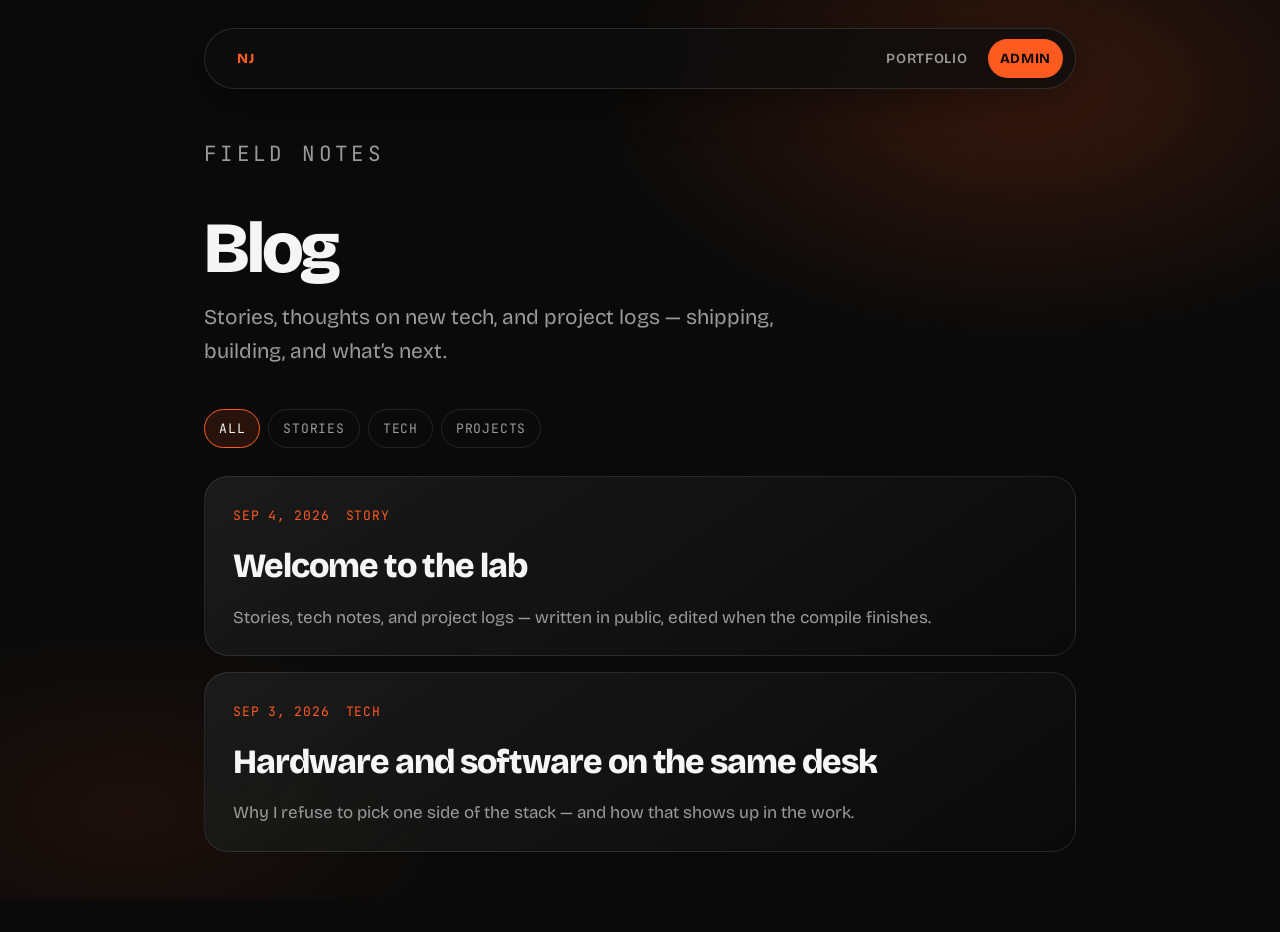
==== blog/index.html @ a123167d "Add floating dock nav, blog with admin, and refreshed layouts. Polish the portfolio with a dock-styl" ====
<!DOCTYPE html>
<html lang="en">
<head>
<meta charset="UTF-8" />
<meta name="viewport" content="width=device-width, initial-scale=1.0" />
<title>Blog — Nandish Jha</title>
<meta name="description" content="Stories, tech notes, and project logs from Nandish Jha." />
<link rel="preconnect" href="https://fonts.googleapis.com" />
<link rel="preconnect" href="https://fonts.gstatic.com" crossorigin />
<link href="https://fonts.googleapis.com/css2?family=Bricolage+Grotesque:opsz,wght@12..96,400;12..96,600;12..96,700;12..96,800&family=JetBrains+Mono:wght@400;500&display=swap" rel="stylesheet" />
<link rel="stylesheet" href="css/blog.css" />
</head>
<body>
<div class="bg" aria-hidden="true"></div>
<div class="shell">
  <header class="blog-nav">
    <a class="mark" href="../">NJ</a>
    <div class="links">
      <a class="home-link" href="../">Portfolio</a>
      <a href="admin.html" class="admin-link">Admin</a>
    </div>
  </header>

  <section class="hero">
    <p class="eyebrow">Field notes</p>
    <h1>Blog</h1>
    <p>Stories, thoughts on new tech, and project logs — shipping, building, and what’s next.</p>
  </section>

  <div class="filters" id="filters" role="tablist" aria-label="Filter posts">
    <button type="button" class="filter-btn is-active" data-filter="all">All</button>
    <button type="button" class="filter-btn" data-filter="story">Stories</button>
    <button type="button" class="filter-btn" data-filter="tech">Tech</button>
    <button type="button" class="filter-btn" data-filter="project">Projects</button>
  </div>

  <div class="post-list" id="postList" aria-live="polite"></div>
</div>
<script type="module" src="js/index.js"></script>
</body>
</html>
---- blog/css/blog.css ----
/* Blog — matches portfolio tokens */
:root {
  --bg: #0a0a0a;
  --bg-elev: #141414;
  --ink: #f5f5f5;
  --ink-dim: #9a9a9a;
  --copper: #ff5a1f;
  --copper-soft: #ff7a45;
  --line: rgba(255, 255, 255, 0.1);
  --display: "Bricolage Grotesque", system-ui, sans-serif;
  --mono: "JetBrains Mono", ui-monospace, monospace;
  --ease: cubic-bezier(0.22, 1, 0.36, 1);
}

*, *::before, *::after { box-sizing: border-box; margin: 0; padding: 0; }
html { scroll-behavior: smooth; }
body {
  background: var(--bg);
  color: var(--ink);
  font-family: var(--display);
  font-size: 18px;
  line-height: 1.65;
  min-height: 100vh;
  -webkit-font-smoothing: antialiased;
}
a { color: inherit; text-decoration: none; }
a:hover { color: var(--copper-soft); }

.bg {
  position: fixed;
  inset: 0;
  z-index: 0;
  pointer-events: none;
  background:
    radial-gradient(ellipse 60% 50% at 80% 10%, rgba(255, 90, 31, 0.18), transparent 55%),
    radial-gradient(ellipse 50% 40% at 10% 90%, rgba(255, 90, 31, 0.08), transparent 50%),
    #0a0a0a;
}

.shell {
  position: relative;
  z-index: 1;
  max-width: 920px;
  margin: 0 auto;
  padding: 28px 24px 80px;
}

.blog-nav {
  position: sticky;
  top: 16px;
  z-index: 20;
  display: flex;
  align-items: center;
  justify-content: space-between;
  gap: 16px;
  padding: 10px 12px 10px 20px;
  margin-bottom: 48px;
  border-radius: 999px;
  border: 1px solid rgba(255, 255, 255, 0.12);
  background: rgba(14, 14, 14, 0.78);
  backdrop-filter: blur(18px);
  box-shadow: 0 12px 40px rgba(0, 0, 0, 0.4);
}
.blog-nav .mark {
  font-weight: 800;
  letter-spacing: 0.1em;
  color: var(--copper);
}
.blog-nav .links {
  display: flex;
  gap: 8px;
  align-items: center;
  flex-wrap: wrap;
}
.blog-nav a {
  font-size: 14px;
  font-weight: 600;
  letter-spacing: 0.05em;
  text-transform: uppercase;
  color: var(--ink-dim);
  padding: 8px 12px;
  border-radius: 999px;
}
.blog-nav a:hover { color: var(--ink); background: rgba(255,255,255,0.06); }
.blog-nav .admin-link {
  background: var(--copper);
  color: #0a0a0a !important;
  font-weight: 700;
}
.blog-nav .admin-link:hover { background: var(--copper-soft); }

.eyebrow {
  font-family: var(--mono);
  font-size: 14px;
  letter-spacing: 0.16em;
  text-transform: uppercase;
  color: var(--copper);
  margin-bottom: 14px;
}
.hero h1 {
  font-size: clamp(42px, 8vw, 72px);
  font-weight: 800;
  letter-spacing: -0.04em;
  line-height: 1;
  margin-bottom: 16px;
}
.hero p {
  color: var(--ink-dim);
  font-size: clamp(18px, 2.2vw, 21px);
  max-width: 36rem;
  margin-bottom: 40px;
}

.filters {
  display: flex;
  flex-wrap: wrap;
  gap: 8px;
  margin-bottom: 28px;
}
.filter-btn {
  font-family: var(--mono);
  font-size: 13px;
  letter-spacing: 0.06em;
  text-transform: uppercase;
  padding: 10px 14px;
  border-radius: 999px;
  border: 1px solid var(--line);
  background: transparent;
  color: var(--ink-dim);
  cursor: pointer;
}
.filter-btn.is-active,
.filter-btn:hover {
  border-color: var(--copper);
  color: var(--ink);
  background: rgba(255, 90, 31, 0.12);
}

.post-list {
  display: flex;
  flex-direction: column;
  gap: 16px;
}
.post-card {
  display: block;
  padding: 28px 28px 24px;
  border-radius: 24px;
  border: 1px solid var(--line);
  background: linear-gradient(145deg, rgba(28,28,28,0.95), rgba(10,10,10,0.85));
  transition: transform 0.3s var(--ease), border-color 0.3s, box-shadow 0.3s;
}
.post-card:hover {
  transform: translateY(-4px);
  border-color: rgba(255, 90, 31, 0.4);
  box-shadow: 0 20px 50px rgba(0,0,0,0.4);
  color: inherit;
}
.post-meta {
  display: flex;
  flex-wrap: wrap;
  gap: 10px 16px;
  font-family: var(--mono);
  font-size: 13px;
  letter-spacing: 0.06em;
  color: var(--copper);
  margin-bottom: 12px;
  text-transform: uppercase;
}
.post-card h2 {
  font-size: clamp(26px, 4vw, 34px);
  font-weight: 800;
  letter-spacing: -0.03em;
  margin-bottom: 10px;
}
.post-card .excerpt {
  color: var(--ink-dim);
  font-size: 17px;
  line-height: 1.55;
}
.empty {
  padding: 48px 24px;
  text-align: center;
  color: var(--ink-dim);
  border: 1px dashed var(--line);
  border-radius: 24px;
}

/* Single post */
.article-head { margin-bottom: 36px; }
.article-head h1 {
  font-size: clamp(36px, 7vw, 60px);
  font-weight: 800;
  letter-spacing: -0.04em;
  line-height: 1.05;
  margin: 12px 0 18px;
}
.back {
  display: inline-block;
  font-family: var(--mono);
  font-size: 14px;
  color: var(--ink-dim);
  margin-bottom: 24px;
}
.prose {
  font-size: 19px;
  line-height: 1.7;
  color: var(--ink);
  max-width: 42rem;
}
.prose h2 {
  font-size: clamp(28px, 4vw, 36px);
  margin: 2em 0 0.6em;
  letter-spacing: -0.03em;
}
.prose h3 {
  font-size: clamp(22px, 3vw, 26px);
  margin: 1.6em 0 0.5em;
}
.prose p { margin-bottom: 1.1em; color: var(--ink-dim); }
.prose strong { color: var(--ink); }
.prose ul, .prose ol { margin: 0 0 1.2em 1.3em; color: var(--ink-dim); }
.prose li { margin-bottom: 0.4em; }
.prose a { color: var(--copper-soft); text-decoration: underline; text-underline-offset: 3px; }
.prose code {
  font-family: var(--mono);
  font-size: 0.88em;
  background: rgba(255,90,31,0.12);
  padding: 2px 6px;
  border-radius: 6px;
}
.prose pre {
  background: #121212;
  border: 1px solid var(--line);
  border-radius: 16px;
  padding: 18px 20px;
  overflow-x: auto;
  margin: 0 0 1.4em;
}
.prose pre code {
  background: none;
  padding: 0;
  color: var(--ink);
}

/* Admin */
.admin-shell { max-width: 1100px; }
.login-card,
.admin-panel {
  border: 1px solid var(--line);
  border-radius: 28px;
  background: linear-gradient(145deg, rgba(28,28,28,0.96), rgba(10,10,10,0.9));
  padding: clamp(28px, 4vw, 40px);
}
.login-card h1 {
  font-size: clamp(32px, 5vw, 44px);
  margin-bottom: 10px;
}
.login-card p { color: var(--ink-dim); margin-bottom: 24px; }
.field {
  display: flex;
  flex-direction: column;
  gap: 8px;
  margin-bottom: 16px;
}
.field label {
  font-family: var(--mono);
  font-size: 13px;
  letter-spacing: 0.08em;
  text-transform: uppercase;
  color: var(--copper);
}
.field input,
.field textarea,
.field select {
  font: inherit;
  color: var(--ink);
  background: rgba(0,0,0,0.35);
  border: 1px solid var(--line);
  border-radius: 14px;
  padding: 14px 16px;
  outline: none;
}
.field textarea { min-height: 220px; resize: vertical; font-family: var(--mono); font-size: 14px; line-height: 1.5; }
.field input:focus,
.field textarea:focus,
.field select:focus { border-color: var(--copper); }
.row-2 {
  display: grid;
  grid-template-columns: 1fr 1fr;
  gap: 16px;
}
.btn-row {
  display: flex;
  flex-wrap: wrap;
  gap: 10px;
  margin-top: 8px;
}
.btn {
  display: inline-flex;
  align-items: center;
  justify-content: center;
  font-family: var(--display);
  font-size: 15px;
  font-weight: 700;
  letter-spacing: 0.04em;
  text-transform: uppercase;
  padding: 12px 18px;
  border-radius: 999px;
  border: 1px solid transparent;
  cursor: pointer;
  background: var(--copper);
  color: #0a0a0a;
}
.btn:hover { background: var(--copper-soft); color: #0a0a0a; }
.btn-ghost {
  background: transparent;
  border-color: var(--line);
  color: var(--ink);
}
.btn-ghost:hover { border-color: var(--copper); color: var(--ink); }
.btn-danger {
  background: transparent;
  border-color: rgba(255, 80, 80, 0.45);
  color: #ff8a8a;
}
.status {
  margin-top: 14px;
  font-family: var(--mono);
  font-size: 13px;
  color: var(--ink-dim);
  min-height: 1.4em;
}
.status.ok { color: #7dffb0; }
.status.err { color: #ff8a8a; }

.admin-layout {
  display: grid;
  grid-template-columns: 280px 1fr;
  gap: 20px;
  align-items: start;
}
.admin-side {
  border: 1px solid var(--line);
  border-radius: 24px;
  background: rgba(20,20,20,0.9);
  padding: 16px;
  max-height: calc(100vh - 120px);
  overflow: auto;
  position: sticky;
  top: 90px;
}
.admin-side h2 {
  font-size: 14px;
  font-family: var(--mono);
  letter-spacing: 0.1em;
  text-transform: uppercase;
  color: var(--copper);
  margin-bottom: 12px;
}
.post-pick {
  width: 100%;
  text-align: left;
  background: transparent;
  border: 1px solid transparent;
  border-radius: 12px;
  color: var(--ink-dim);
  padding: 12px;
  cursor: pointer;
  margin-bottom: 6px;
  font: inherit;
}
.post-pick:hover,
.post-pick.is-active {
  border-color: rgba(255, 90, 31, 0.4);
  background: rgba(255, 90, 31, 0.08);
  color: var(--ink);
}
.post-pick small {
  display: block;
  margin-top: 4px;
  font-family: var(--mono);
  font-size: 12px;
  opacity: 0.7;
}
.check {
  display: flex;
  align-items: center;
  gap: 10px;
  margin: 8px 0 16px;
  color: var(--ink-dim);
  font-size: 15px;
}
.check input { width: 18px; height: 18px; accent-color: var(--copper); }
.help {
  margin-top: 20px;
  padding-top: 16px;
  border-top: 1px solid var(--line);
  font-size: 14px;
  color: var(--ink-dim);
  line-height: 1.55;
}
.help code {
  font-family: var(--mono);
  font-size: 12px;
  color: var(--copper-soft);
}

@media (max-width: 860px) {
  .admin-layout { grid-template-columns: 1fr; }
  .admin-side {
    position: relative;
    top: 0;
    max-height: 220px;
  }
  .row-2 { grid-template-columns: 1fr; }
  .blog-nav .links a:not(.admin-link):not(.home-link) { display: none; }
}
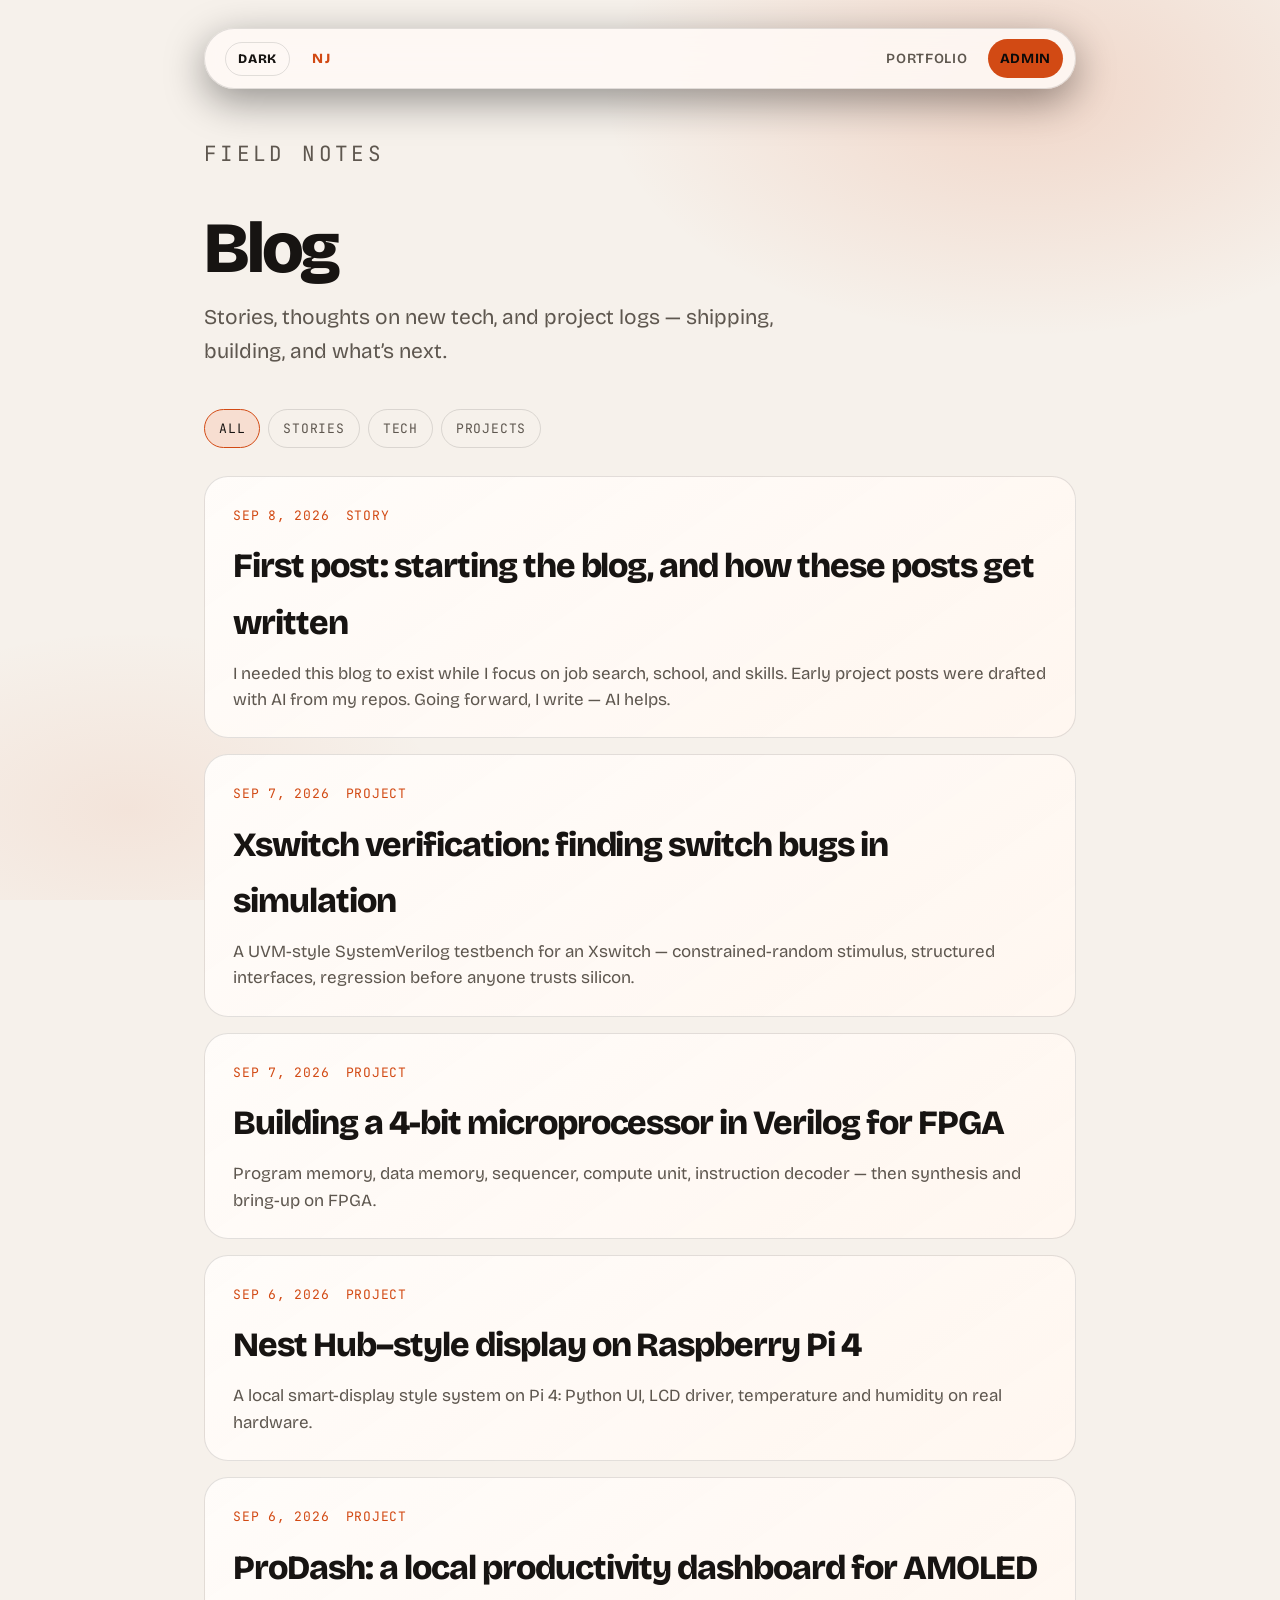
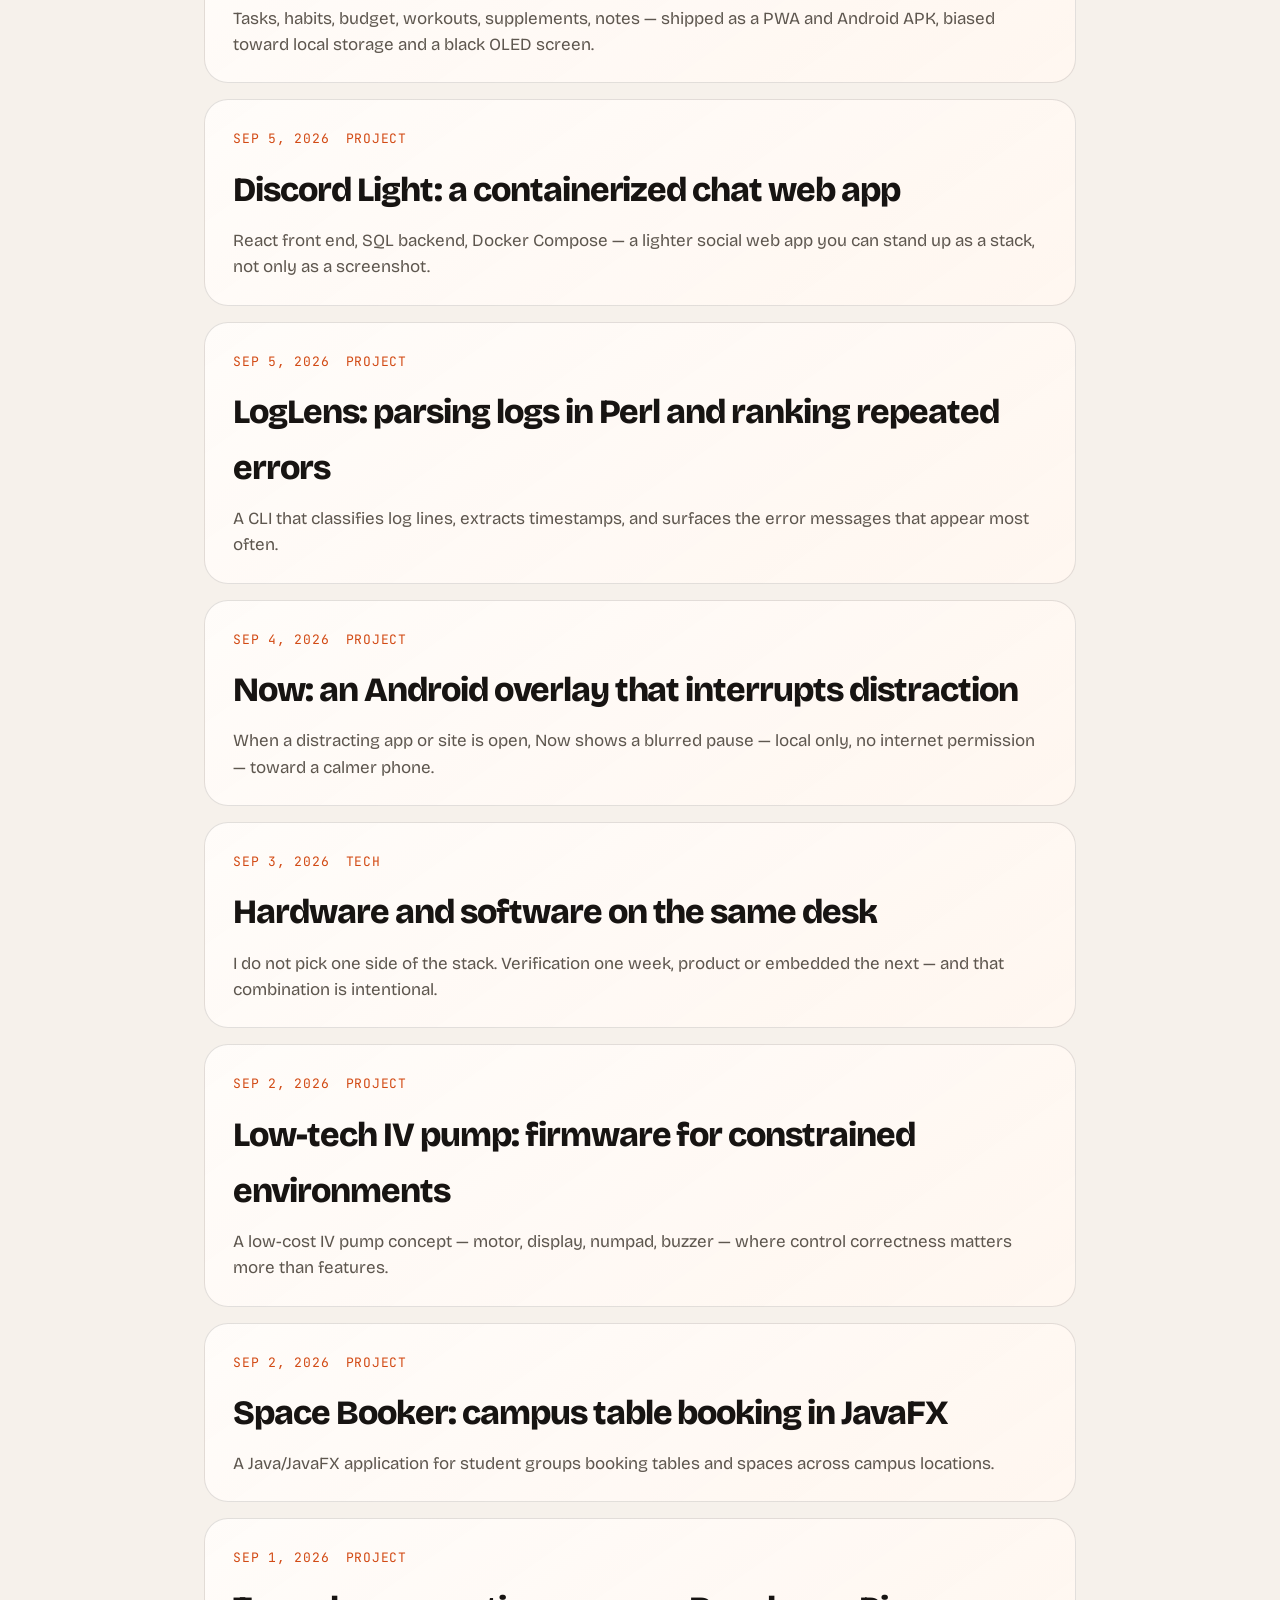
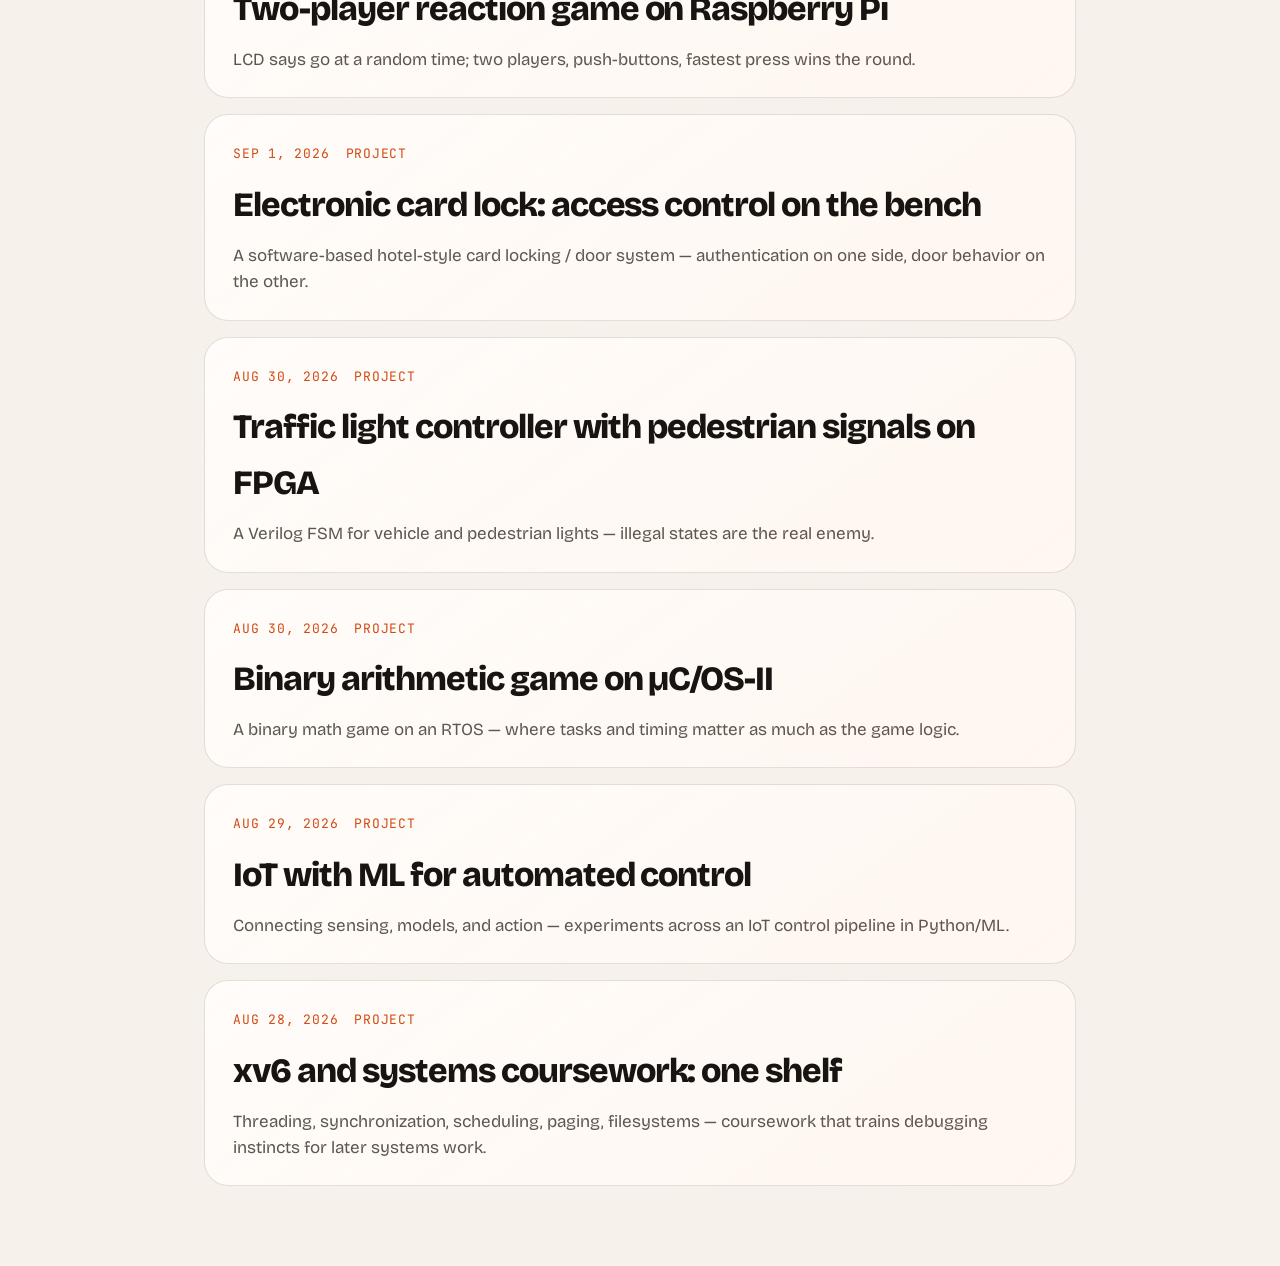
==== commit 0226b48e: "Add a light-by-default theme toggle on the left. Keep the orange palette in both modes, persist the " ====
--- a/blog/index.html
+++ b/blog/index.html
@@ -3,6 +3,9 @@
 <head>
 <meta charset="UTF-8" />
 <meta name="viewport" content="width=device-width, initial-scale=1.0" />
+<script>
+(function(){var t="light";try{var s=localStorage.getItem("nj-theme");if(s==="dark"||s==="light")t=s;}catch(e){}document.documentElement.setAttribute("data-theme",t);document.documentElement.style.colorScheme=t;})();
+</script>
 <title>Blog — Nandish Jha</title>
 <meta name="description" content="Stories, tech notes, and project logs from Nandish Jha." />
 <link rel="preconnect" href="https://fonts.googleapis.com" />
@@ -14,7 +17,10 @@
 <div class="bg" aria-hidden="true"></div>
 <div class="shell">
   <header class="blog-nav">
-    <a class="mark" href="../">NJ</a>
+    <div class="nav-left">
+      <button class="theme-toggle" type="button" data-theme-toggle aria-label="Switch to dark mode">Dark</button>
+      <a class="mark" href="../">NJ</a>
+    </div>
     <div class="links">
       <a class="home-link" href="../">Portfolio</a>
       <a href="admin.html" class="admin-link">Admin</a>
@@ -36,6 +42,7 @@
 
   <div class="post-list" id="postList" aria-live="polite"></div>
 </div>
+<script src="../js/theme.js"></script>
 <script type="module" src="js/index.js"></script>
 </body>
 </html>
--- a/blog/css/blog.css
+++ b/blog/css/blog.css
@@ -1,12 +1,41 @@
 /* Blog — matches portfolio tokens */
-:root {
+html[data-theme="dark"] {
+  color-scheme: dark;
   --bg: #0a0a0a;
   --bg-elev: #141414;
   --ink: #f5f5f5;
   --ink-dim: #9a9a9a;
   --copper: #ff5a1f;
   --copper-soft: #ff7a45;
+  --on-copper: #0a0a0a;
   --line: rgba(255, 255, 255, 0.1);
+  --nav-bg: rgba(14, 14, 14, 0.78);
+  --surface: linear-gradient(145deg, rgba(28, 28, 28, 0.96), rgba(10, 10, 10, 0.9));
+  --code-bg: #121212;
+  --field-bg: rgba(0, 0, 0, 0.35);
+  --side-bg: rgba(20, 20, 20, 0.9);
+  --hover-wash: rgba(255, 255, 255, 0.06);
+  --status-ok: #7dffb0;
+}
+
+:root,
+html[data-theme="light"] {
+  color-scheme: light;
+  --bg: #f6f1eb;
+  --bg-elev: #fffaf6;
+  --ink: #171412;
+  --ink-dim: #5e574f;
+  --copper: #d24a14;
+  --copper-soft: #e25c24;
+  --on-copper: #0a0a0a;
+  --line: rgba(23, 20, 18, 0.12);
+  --nav-bg: rgba(255, 250, 246, 0.86);
+  --surface: linear-gradient(145deg, rgba(255, 252, 249, 0.98), rgba(255, 246, 240, 0.94));
+  --code-bg: #171412;
+  --field-bg: rgba(255, 255, 255, 0.72);
+  --side-bg: rgba(255, 250, 246, 0.92);
+  --hover-wash: rgba(23, 20, 18, 0.05);
+  --status-ok: #157a45;
   --display: "Bricolage Grotesque", system-ui, sans-serif;
   --mono: "JetBrains Mono", ui-monospace, monospace;
   --ease: cubic-bezier(0.22, 1, 0.36, 1);
@@ -22,6 +51,11 @@
   line-height: 1.65;
   min-height: 100vh;
   -webkit-font-smoothing: antialiased;
+}
+@media (hover: hover) and (pointer: fine) {
+  body, a, button, .btn, input, textarea, select, label[for], [role="button"] {
+    cursor: url("data:image/svg+xml,%3Csvg xmlns='http://www.w3.org/2000/svg' width='12' height='12' viewBox='0 0 12 12'%3E%3Ccircle cx='6' cy='6' r='3.5' fill='%23ff5a1f'/%3E%3C/svg%3E") 6 6, auto;
+  }
 }
 a { color: inherit; text-decoration: none; }
 a:hover { color: var(--copper-soft); }
@@ -32,9 +66,9 @@
   z-index: 0;
   pointer-events: none;
   background:
-    radial-gradient(ellipse 60% 50% at 80% 10%, rgba(255, 90, 31, 0.18), transparent 55%),
-    radial-gradient(ellipse 50% 40% at 10% 90%, rgba(255, 90, 31, 0.08), transparent 50%),
-    #0a0a0a;
+    radial-gradient(ellipse 60% 50% at 80% 10%, rgba(210, 74, 20, 0.16), transparent 55%),
+    radial-gradient(ellipse 50% 40% at 10% 90%, rgba(210, 74, 20, 0.08), transparent 50%),
+    var(--bg);
 }
 
 .shell {
@@ -56,10 +90,15 @@
   padding: 10px 12px 10px 20px;
   margin-bottom: 48px;
   border-radius: 999px;
-  border: 1px solid rgba(255, 255, 255, 0.12);
-  background: rgba(14, 14, 14, 0.78);
+  border: 1px solid var(--line);
+  background: var(--nav-bg);
   backdrop-filter: blur(18px);
   box-shadow: 0 12px 40px rgba(0, 0, 0, 0.4);
+}
+.blog-nav .nav-left {
+  display: flex;
+  align-items: center;
+  gap: 10px;
 }
 .blog-nav .mark {
   font-weight: 800;
@@ -81,13 +120,32 @@
   padding: 8px 12px;
   border-radius: 999px;
 }
-.blog-nav a:hover { color: var(--ink); background: rgba(255,255,255,0.06); }
+.blog-nav a:hover { color: var(--ink); background: var(--hover-wash); }
 .blog-nav .admin-link {
   background: var(--copper);
-  color: #0a0a0a !important;
+  color: var(--on-copper) !important;
   font-weight: 700;
 }
 .blog-nav .admin-link:hover { background: var(--copper-soft); }
+
+.theme-toggle {
+  font-family: var(--display);
+  font-size: 13px;
+  font-weight: 800;
+  letter-spacing: 0.06em;
+  text-transform: uppercase;
+  padding: 8px 12px;
+  border-radius: 999px;
+  border: 1px solid var(--line);
+  background: transparent;
+  color: var(--ink);
+  cursor: pointer;
+}
+.theme-toggle:hover {
+  border-color: var(--copper);
+  color: var(--ink);
+  background: var(--hover-wash);
+}
 
 .eyebrow {
   font-family: var(--mono);
@@ -146,7 +204,7 @@
   padding: 28px 28px 24px;
   border-radius: 24px;
   border: 1px solid var(--line);
-  background: linear-gradient(145deg, rgba(28,28,28,0.95), rgba(10,10,10,0.85));
+  background: var(--surface);
   transition: transform 0.3s var(--ease), border-color 0.3s, box-shadow 0.3s;
 }
 .post-card:hover {
@@ -229,7 +287,8 @@
   border-radius: 6px;
 }
 .prose pre {
-  background: #121212;
+  background: var(--code-bg);
+  color: #f5f5f5;
   border: 1px solid var(--line);
   border-radius: 16px;
   padding: 18px 20px;
@@ -239,7 +298,7 @@
 .prose pre code {
   background: none;
   padding: 0;
-  color: var(--ink);
+  color: #f5f5f5;
 }
 
 /* Admin */
@@ -248,7 +307,7 @@
 .admin-panel {
   border: 1px solid var(--line);
   border-radius: 28px;
-  background: linear-gradient(145deg, rgba(28,28,28,0.96), rgba(10,10,10,0.9));
+  background: var(--surface);
   padding: clamp(28px, 4vw, 40px);
 }
 .login-card h1 {
@@ -274,7 +333,7 @@
 .field select {
   font: inherit;
   color: var(--ink);
-  background: rgba(0,0,0,0.35);
+  background: var(--field-bg);
   border: 1px solid var(--line);
   border-radius: 14px;
   padding: 14px 16px;
@@ -309,9 +368,9 @@
   border: 1px solid transparent;
   cursor: pointer;
   background: var(--copper);
-  color: #0a0a0a;
-}
-.btn:hover { background: var(--copper-soft); color: #0a0a0a; }
+  color: var(--on-copper);
+}
+.btn:hover { background: var(--copper-soft); color: var(--on-copper); }
 .btn-ghost {
   background: transparent;
   border-color: var(--line);
@@ -330,7 +389,7 @@
   color: var(--ink-dim);
   min-height: 1.4em;
 }
-.status.ok { color: #7dffb0; }
+.status.ok { color: var(--status-ok); }
 .status.err { color: #ff8a8a; }
 
 .admin-layout {
@@ -342,7 +401,7 @@
 .admin-side {
   border: 1px solid var(--line);
   border-radius: 24px;
-  background: rgba(20,20,20,0.9);
+  background: var(--side-bg);
   padding: 16px;
   max-height: calc(100vh - 120px);
   overflow: auto;
